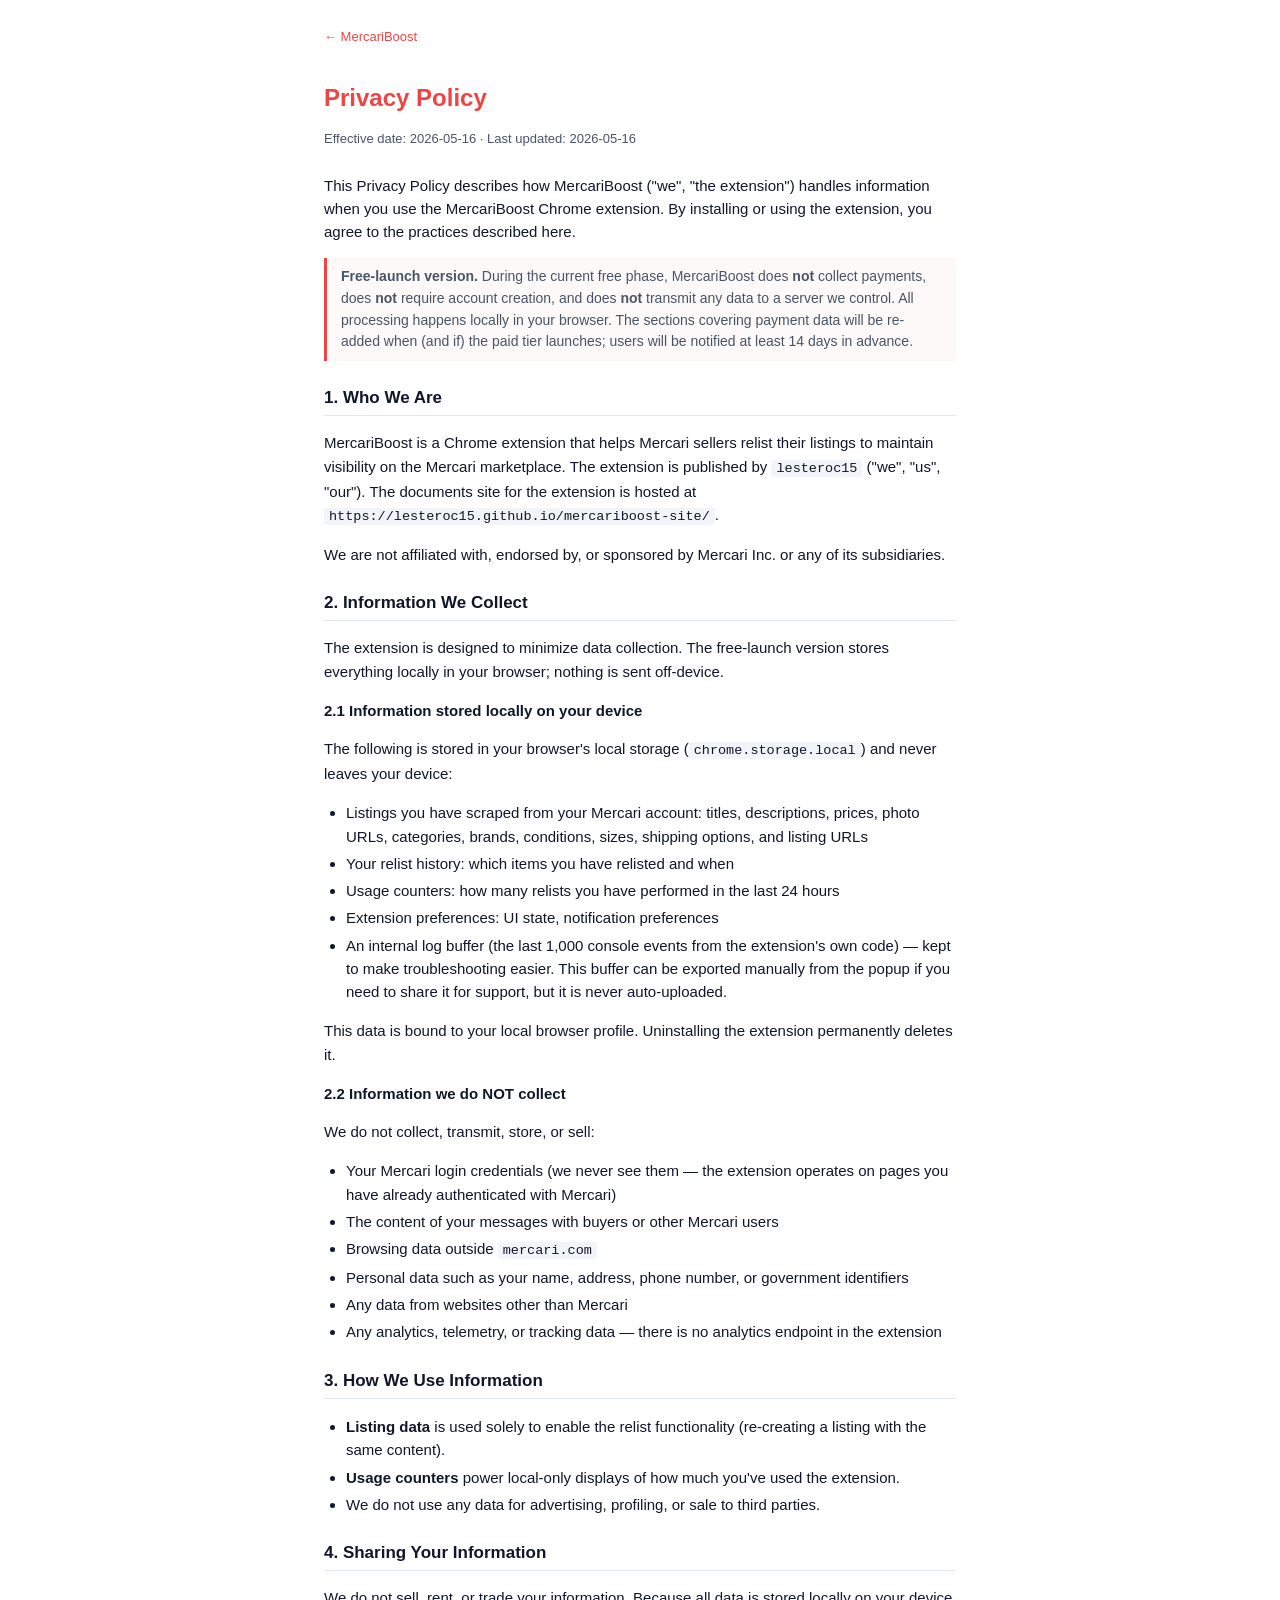
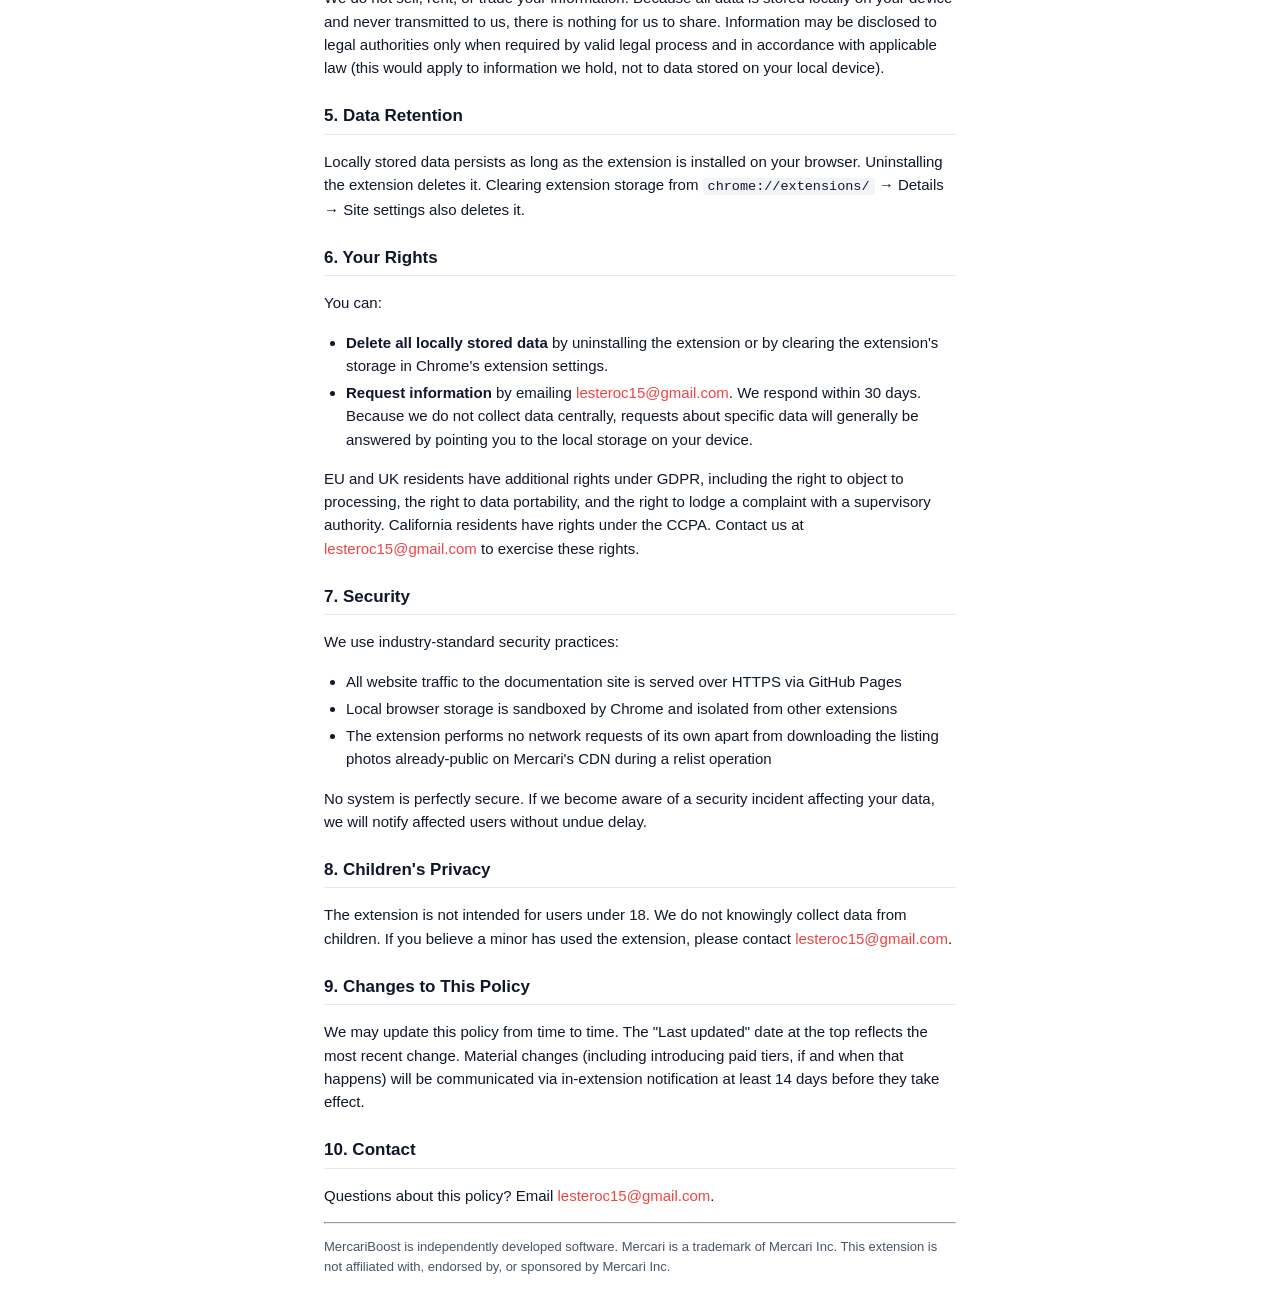
==== privacy.html @ 5d9f0a94 "Initial: landing + privacy + terms for free-launch" ====
<!doctype html>
<html lang="en">
  <head>
    <meta charset="utf-8" />
    <meta name="viewport" content="width=device-width, initial-scale=1" />
    <title>Privacy Policy — MercariBoost</title>
    <link rel="stylesheet" href="style.css" />
  </head>
  <body>
    <main class="doc">
      <a href="index.html" class="back-link">← MercariBoost</a>
      <h1>Privacy Policy</h1>
      <p class="meta">Effective date: 2026-05-16 · Last updated: 2026-05-16</p>

      <p>
        This Privacy Policy describes how MercariBoost ("we", "the extension")
        handles information when you use the MercariBoost Chrome extension. By
        installing or using the extension, you agree to the practices described
        here.
      </p>

      <blockquote>
        <strong>Free-launch version.</strong> During the current free phase,
        MercariBoost does <strong>not</strong> collect payments, does
        <strong>not</strong> require account creation, and does
        <strong>not</strong> transmit any data to a server we control. All
        processing happens locally in your browser. The sections covering
        payment data will be re-added when (and if) the paid tier launches;
        users will be notified at least 14 days in advance.
      </blockquote>

      <h2>1. Who We Are</h2>
      <p>
        MercariBoost is a Chrome extension that helps Mercari sellers relist
        their listings to maintain visibility on the Mercari marketplace. The
        extension is published by <code>lesteroc15</code> ("we", "us", "our").
        The documents site for the extension is hosted at
        <code>https://lesteroc15.github.io/mercariboost-site/</code>.
      </p>
      <p>
        We are not affiliated with, endorsed by, or sponsored by Mercari Inc. or
        any of its subsidiaries.
      </p>

      <h2>2. Information We Collect</h2>
      <p>
        The extension is designed to minimize data collection. The free-launch
        version stores everything locally in your browser; nothing is sent
        off-device.
      </p>

      <h3>2.1 Information stored locally on your device</h3>
      <p>
        The following is stored in your browser's local storage
        (<code>chrome.storage.local</code>) and never leaves your device:
      </p>
      <ul>
        <li>
          Listings you have scraped from your Mercari account: titles,
          descriptions, prices, photo URLs, categories, brands, conditions,
          sizes, shipping options, and listing URLs
        </li>
        <li>Your relist history: which items you have relisted and when</li>
        <li>
          Usage counters: how many relists you have performed in the last 24
          hours
        </li>
        <li>
          Extension preferences: UI state, notification preferences
        </li>
        <li>
          An internal log buffer (the last 1,000 console events from the
          extension's own code) — kept to make troubleshooting easier. This
          buffer can be exported manually from the popup if you need to share
          it for support, but it is never auto-uploaded.
        </li>
      </ul>
      <p>
        This data is bound to your local browser profile. Uninstalling the
        extension permanently deletes it.
      </p>

      <h3>2.2 Information we do NOT collect</h3>
      <p>We do not collect, transmit, store, or sell:</p>
      <ul>
        <li>
          Your Mercari login credentials (we never see them — the extension
          operates on pages you have already authenticated with Mercari)
        </li>
        <li>The content of your messages with buyers or other Mercari users</li>
        <li>Browsing data outside <code>mercari.com</code></li>
        <li>
          Personal data such as your name, address, phone number, or government
          identifiers
        </li>
        <li>Any data from websites other than Mercari</li>
        <li>
          Any analytics, telemetry, or tracking data — there is no analytics
          endpoint in the extension
        </li>
      </ul>

      <h2>3. How We Use Information</h2>
      <ul>
        <li>
          <strong>Listing data</strong> is used solely to enable the relist
          functionality (re-creating a listing with the same content).
        </li>
        <li>
          <strong>Usage counters</strong> power local-only displays of how much
          you've used the extension.
        </li>
        <li>
          We do not use any data for advertising, profiling, or sale to third
          parties.
        </li>
      </ul>

      <h2>4. Sharing Your Information</h2>
      <p>
        We do not sell, rent, or trade your information. Because all data is
        stored locally on your device and never transmitted to us, there is
        nothing for us to share. Information may be disclosed to legal
        authorities only when required by valid legal process and in accordance
        with applicable law (this would apply to information we hold, not to
        data stored on your local device).
      </p>

      <h2>5. Data Retention</h2>
      <p>
        Locally stored data persists as long as the extension is installed on
        your browser. Uninstalling the extension deletes it. Clearing extension
        storage from <code>chrome://extensions/</code> → Details → Site
        settings also deletes it.
      </p>

      <h2>6. Your Rights</h2>
      <p>You can:</p>
      <ul>
        <li>
          <strong>Delete all locally stored data</strong> by uninstalling the
          extension or by clearing the extension's storage in Chrome's
          extension settings.
        </li>
        <li>
          <strong>Request information</strong> by emailing
          <a href="mailto:lesteroc15@gmail.com">lesteroc15@gmail.com</a>. We
          respond within 30 days. Because we do not collect data centrally,
          requests about specific data will generally be answered by pointing
          you to the local storage on your device.
        </li>
      </ul>
      <p>
        EU and UK residents have additional rights under GDPR, including the
        right to object to processing, the right to data portability, and the
        right to lodge a complaint with a supervisory authority. California
        residents have rights under the CCPA. Contact us at
        <a href="mailto:lesteroc15@gmail.com">lesteroc15@gmail.com</a> to
        exercise these rights.
      </p>

      <h2>7. Security</h2>
      <p>We use industry-standard security practices:</p>
      <ul>
        <li>
          All website traffic to the documentation site is served over HTTPS via
          GitHub Pages
        </li>
        <li>
          Local browser storage is sandboxed by Chrome and isolated from other
          extensions
        </li>
        <li>
          The extension performs no network requests of its own apart from
          downloading the listing photos already-public on Mercari's CDN during
          a relist operation
        </li>
      </ul>
      <p>
        No system is perfectly secure. If we become aware of a security
        incident affecting your data, we will notify affected users without
        undue delay.
      </p>

      <h2>8. Children's Privacy</h2>
      <p>
        The extension is not intended for users under 18. We do not knowingly
        collect data from children. If you believe a minor has used the
        extension, please contact
        <a href="mailto:lesteroc15@gmail.com">lesteroc15@gmail.com</a>.
      </p>

      <h2>9. Changes to This Policy</h2>
      <p>
        We may update this policy from time to time. The "Last updated" date at
        the top reflects the most recent change. Material changes (including
        introducing paid tiers, if and when that happens) will be communicated
        via in-extension notification at least 14 days before they take effect.
      </p>

      <h2>10. Contact</h2>
      <p>
        Questions about this policy? Email
        <a href="mailto:lesteroc15@gmail.com">lesteroc15@gmail.com</a>.
      </p>

      <hr />
      <p style="font-size: 13px; color: #475569">
        MercariBoost is independently developed software. Mercari is a
        trademark of Mercari Inc. This extension is not affiliated with,
        endorsed by, or sponsored by Mercari Inc.
      </p>
    </main>
  </body>
</html>
---- style.css ----
/* MercariBoost docs site — minimal, readable, no-dependency. */
:root {
  --fg: #0f172a;
  --muted: #475569;
  --bg: #fff;
  --accent: #ef4444;
  --line: #e2e8f0;
  --max-w: 680px;
}

* {
  box-sizing: border-box;
}

html {
  font-family: -apple-system, BlinkMacSystemFont, 'Segoe UI', Roboto,
    'Helvetica Neue', sans-serif;
  color: var(--fg);
  background: var(--bg);
  line-height: 1.55;
}

body {
  margin: 0;
  padding: 0;
}

header {
  border-bottom: 1px solid var(--line);
  padding: 32px 24px 24px;
  max-width: var(--max-w);
  margin: 0 auto;
}

header h1 {
  margin: 0;
  font-size: 28px;
  font-weight: 700;
  color: var(--accent);
}

header .tagline {
  margin: 8px 0 0;
  color: var(--muted);
  font-size: 15px;
}

main {
  max-width: var(--max-w);
  margin: 0 auto;
  padding: 24px;
}

section {
  margin-bottom: 32px;
}

.hero {
  background: #fef2f2;
  border: 1px solid #fecaca;
  border-radius: 10px;
  padding: 16px 18px;
}

h2 {
  font-size: 18px;
  margin: 24px 0 8px;
  border-bottom: 1px solid var(--line);
  padding-bottom: 4px;
}

h3 {
  font-size: 15px;
  margin: 16px 0 4px;
}

p,
li {
  font-size: 15px;
}

ul {
  padding-left: 22px;
}

li {
  margin-bottom: 4px;
}

a {
  color: var(--accent);
  text-decoration: none;
}

a:hover {
  text-decoration: underline;
}

code {
  background: #f1f5f9;
  padding: 1px 5px;
  border-radius: 3px;
  font-size: 90%;
}

blockquote {
  margin: 12px 0;
  padding: 8px 14px;
  border-left: 3px solid var(--accent);
  background: #fef9f9;
  color: var(--muted);
  font-size: 14px;
}

footer {
  border-top: 1px solid var(--line);
  margin-top: 48px;
  padding: 16px 24px;
  text-align: center;
  font-size: 13px;
  color: var(--muted);
  max-width: var(--max-w);
  margin-left: auto;
  margin-right: auto;
}

/* Document-style pages (privacy/terms) */
.doc h1 {
  font-size: 24px;
  margin-bottom: 4px;
  color: var(--accent);
}

.doc .meta {
  color: var(--muted);
  font-size: 13px;
  margin-bottom: 24px;
}

.doc h2 {
  font-size: 17px;
  margin-top: 24px;
}

.back-link {
  display: inline-block;
  margin-bottom: 16px;
  font-size: 13px;
}
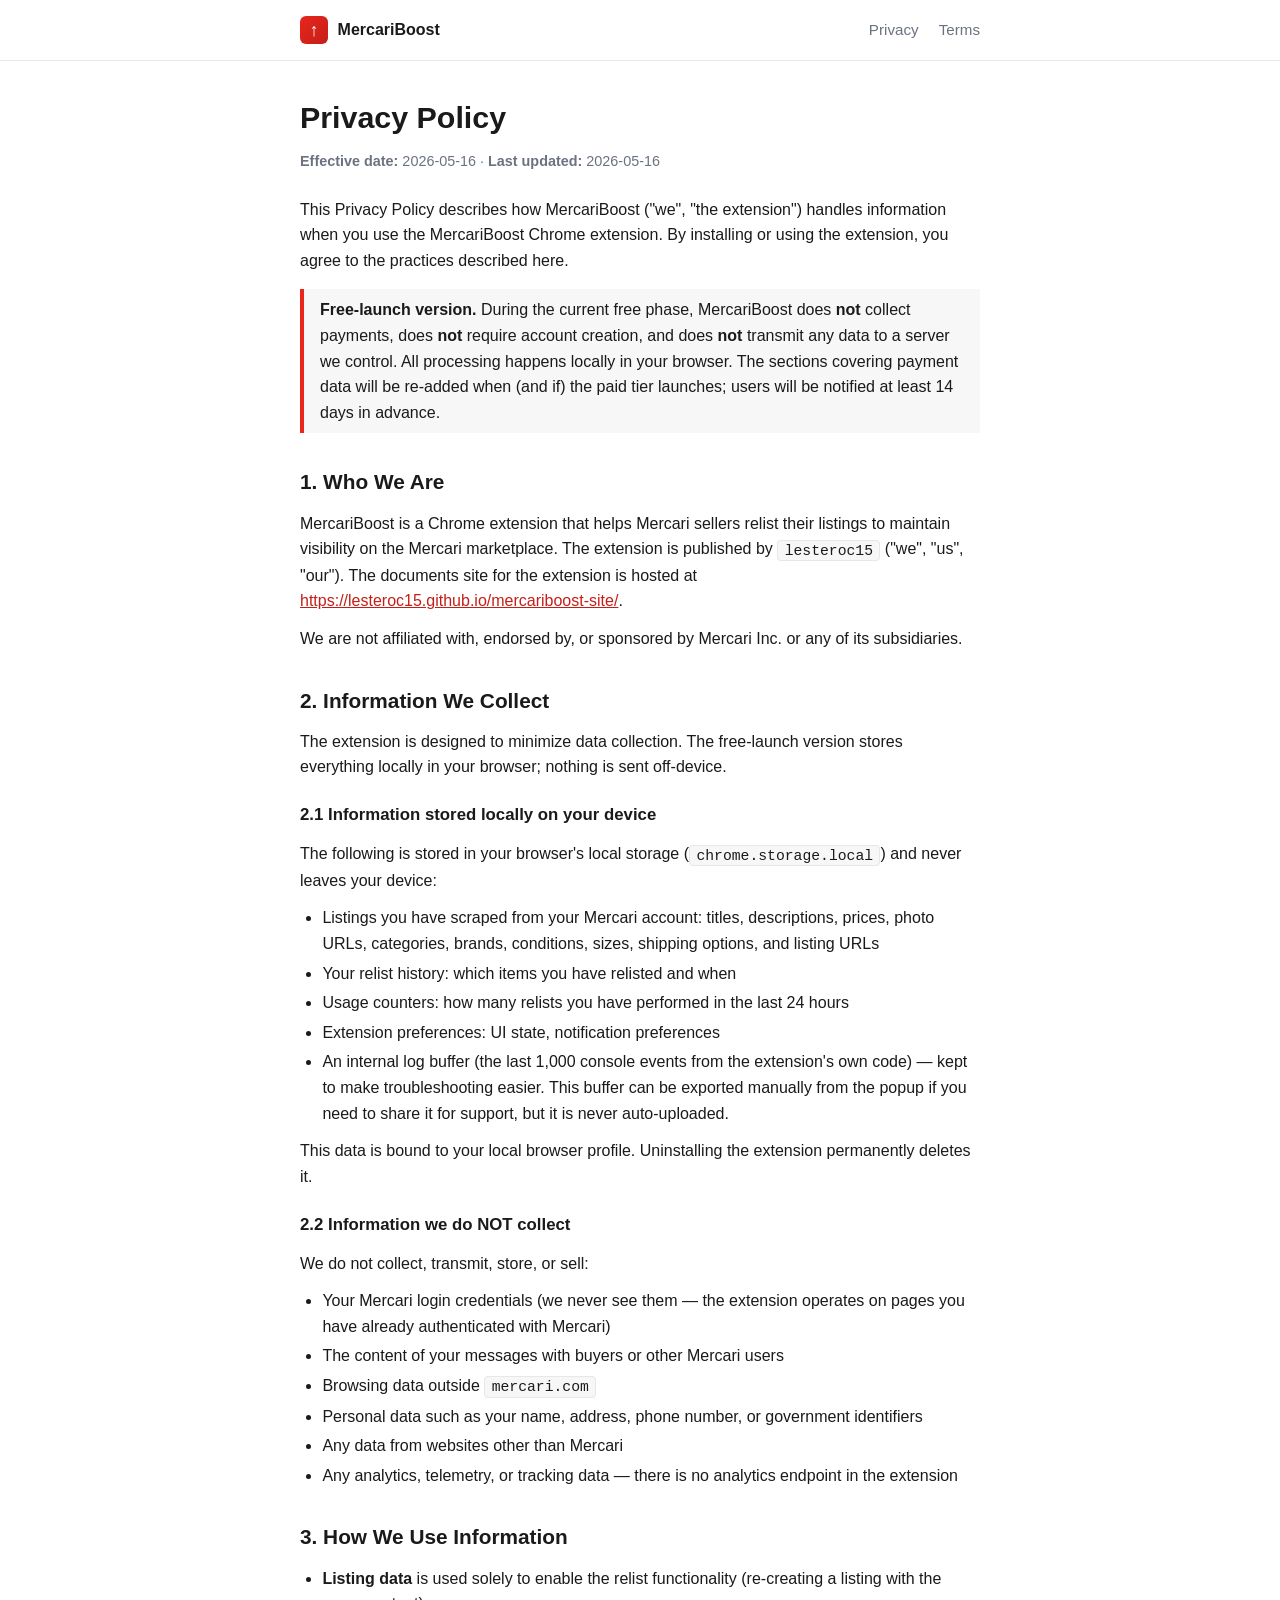
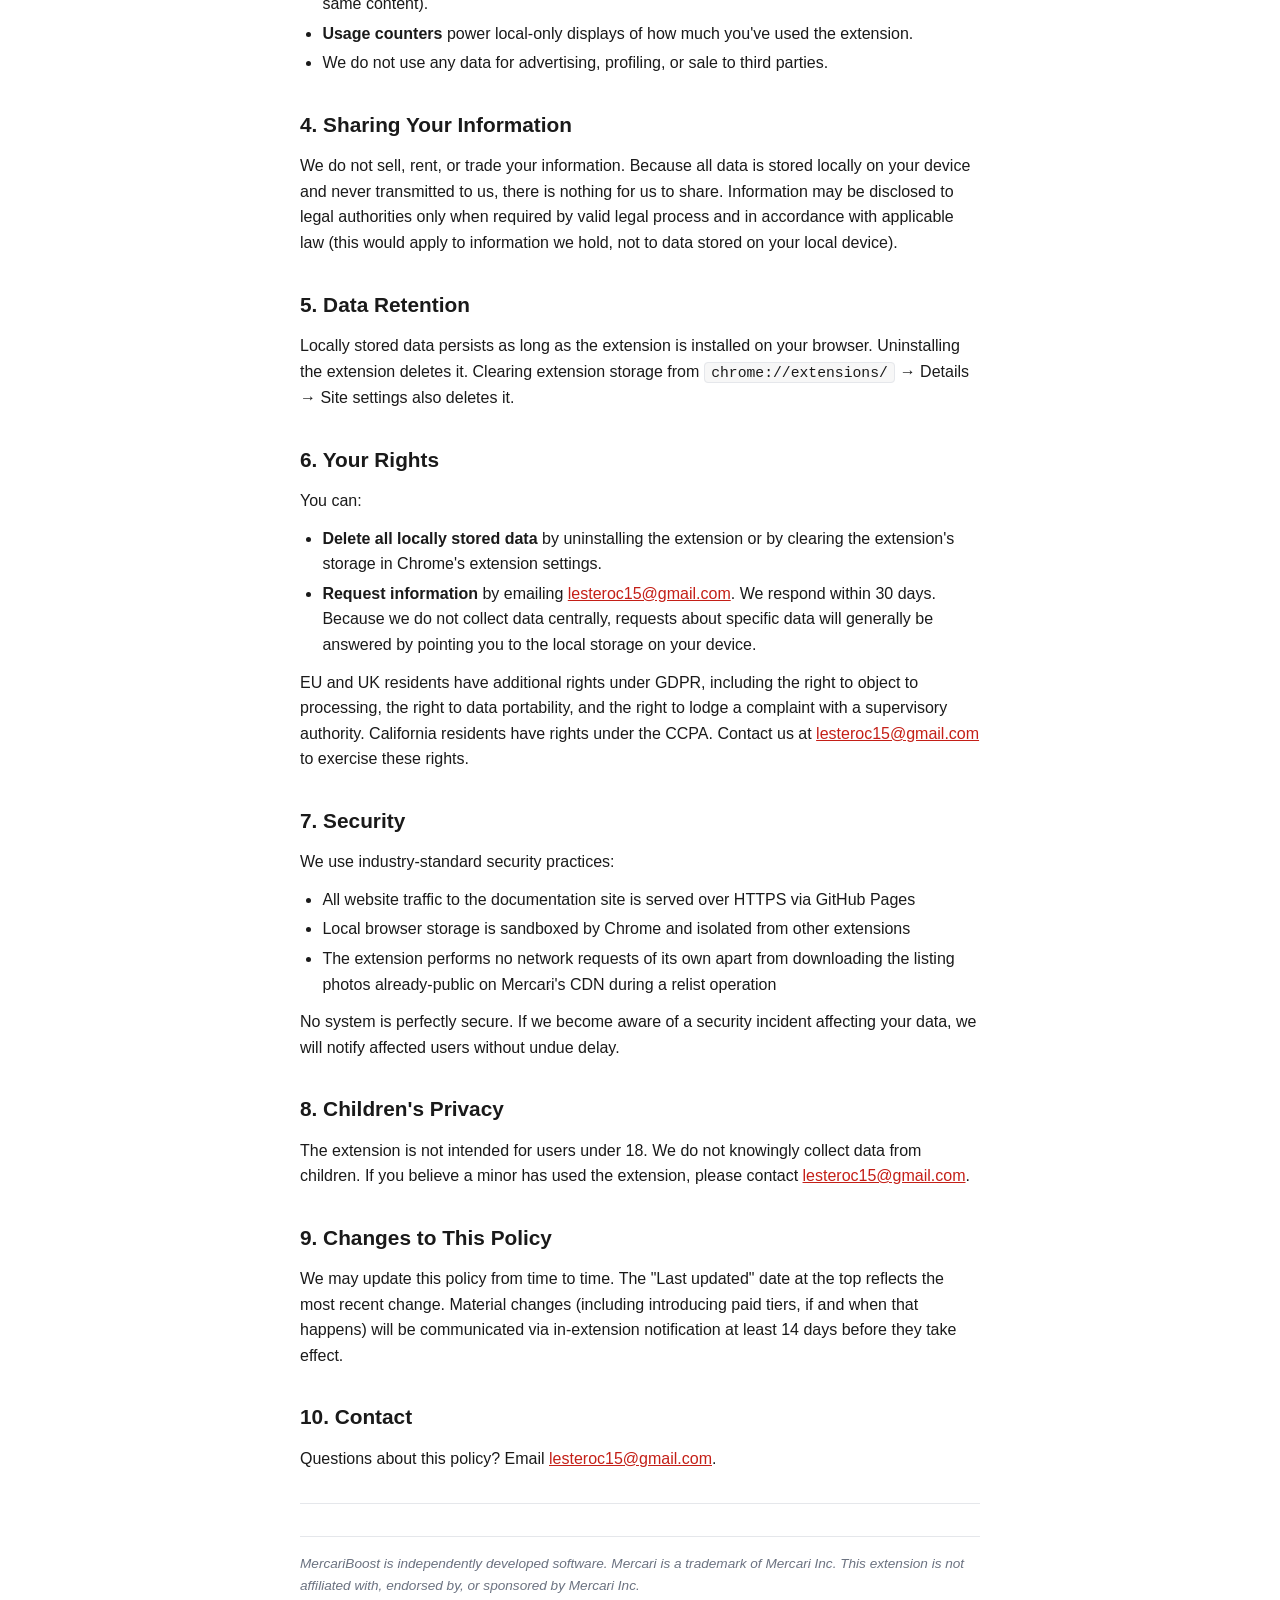
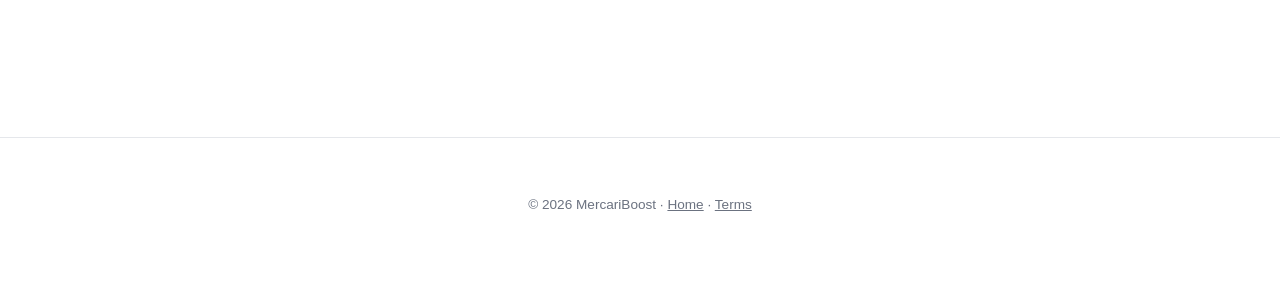
==== commit 186257e0: "Refresh site: cleaner styling, full free-launch privacy + ToS content - index.html: hero + feature g" ====
--- a/privacy.html
+++ b/privacy.html
@@ -1,215 +1,113 @@
-<!doctype html>
+<!DOCTYPE html>
 <html lang="en">
-  <head>
-    <meta charset="utf-8" />
-    <meta name="viewport" content="width=device-width, initial-scale=1" />
-    <title>Privacy Policy — MercariBoost</title>
-    <link rel="stylesheet" href="style.css" />
-  </head>
-  <body>
-    <main class="doc">
-      <a href="index.html" class="back-link">← MercariBoost</a>
+<head>
+  <meta charset="UTF-8">
+  <meta name="viewport" content="width=device-width, initial-scale=1.0">
+  <title>Privacy Policy — MercariBoost</title>
+  <meta name="description" content="MercariBoost privacy policy. All data stays on your device. No telemetry. No tracking.">
+  <link rel="stylesheet" href="style.css">
+</head>
+<body>
+  <header class="site">
+    <div class="container">
+      <a class="brand" href="./">
+        <span class="brand-mark">↑</span>
+        <span>MercariBoost</span>
+      </a>
+      <nav>
+        <a href="privacy.html">Privacy</a>
+        <a href="terms.html">Terms</a>
+      </nav>
+    </div>
+  </header>
+
+  <main class="container">
+    <article>
       <h1>Privacy Policy</h1>
-      <p class="meta">Effective date: 2026-05-16 · Last updated: 2026-05-16</p>
+      <p class="meta"><strong>Effective date:</strong> 2026-05-16 · <strong>Last updated:</strong> 2026-05-16</p>
 
-      <p>
-        This Privacy Policy describes how MercariBoost ("we", "the extension")
-        handles information when you use the MercariBoost Chrome extension. By
-        installing or using the extension, you agree to the practices described
-        here.
-      </p>
+      <p>This Privacy Policy describes how MercariBoost ("we", "the extension") handles information when you use the MercariBoost Chrome extension. By installing or using the extension, you agree to the practices described here.</p>
 
-      <blockquote>
-        <strong>Free-launch version.</strong> During the current free phase,
-        MercariBoost does <strong>not</strong> collect payments, does
-        <strong>not</strong> require account creation, and does
-        <strong>not</strong> transmit any data to a server we control. All
-        processing happens locally in your browser. The sections covering
-        payment data will be re-added when (and if) the paid tier launches;
-        users will be notified at least 14 days in advance.
-      </blockquote>
+      <blockquote><p><strong>Free-launch version.</strong> During the current free phase, MercariBoost does <strong>not</strong> collect payments, does <strong>not</strong> require account creation, and does <strong>not</strong> transmit any data to a server we control. All processing happens locally in your browser. The sections covering payment data will be re-added when (and if) the paid tier launches; users will be notified at least 14 days in advance.</p></blockquote>
 
       <h2>1. Who We Are</h2>
-      <p>
-        MercariBoost is a Chrome extension that helps Mercari sellers relist
-        their listings to maintain visibility on the Mercari marketplace. The
-        extension is published by <code>lesteroc15</code> ("we", "us", "our").
-        The documents site for the extension is hosted at
-        <code>https://lesteroc15.github.io/mercariboost-site/</code>.
-      </p>
-      <p>
-        We are not affiliated with, endorsed by, or sponsored by Mercari Inc. or
-        any of its subsidiaries.
-      </p>
+      <p>MercariBoost is a Chrome extension that helps Mercari sellers relist their listings to maintain visibility on the Mercari marketplace. The extension is published by <code>lesteroc15</code> ("we", "us", "our"). The documents site for the extension is hosted at <a href="https://lesteroc15.github.io/mercariboost-site/">https://lesteroc15.github.io/mercariboost-site/</a>.</p>
+      <p>We are not affiliated with, endorsed by, or sponsored by Mercari Inc. or any of its subsidiaries.</p>
 
       <h2>2. Information We Collect</h2>
-      <p>
-        The extension is designed to minimize data collection. The free-launch
-        version stores everything locally in your browser; nothing is sent
-        off-device.
-      </p>
+      <p>The extension is designed to minimize data collection. The free-launch version stores everything locally in your browser; nothing is sent off-device.</p>
 
       <h3>2.1 Information stored locally on your device</h3>
-      <p>
-        The following is stored in your browser's local storage
-        (<code>chrome.storage.local</code>) and never leaves your device:
-      </p>
+      <p>The following is stored in your browser's local storage (<code>chrome.storage.local</code>) and never leaves your device:</p>
       <ul>
-        <li>
-          Listings you have scraped from your Mercari account: titles,
-          descriptions, prices, photo URLs, categories, brands, conditions,
-          sizes, shipping options, and listing URLs
-        </li>
+        <li>Listings you have scraped from your Mercari account: titles, descriptions, prices, photo URLs, categories, brands, conditions, sizes, shipping options, and listing URLs</li>
         <li>Your relist history: which items you have relisted and when</li>
-        <li>
-          Usage counters: how many relists you have performed in the last 24
-          hours
-        </li>
-        <li>
-          Extension preferences: UI state, notification preferences
-        </li>
-        <li>
-          An internal log buffer (the last 1,000 console events from the
-          extension's own code) — kept to make troubleshooting easier. This
-          buffer can be exported manually from the popup if you need to share
-          it for support, but it is never auto-uploaded.
-        </li>
+        <li>Usage counters: how many relists you have performed in the last 24 hours</li>
+        <li>Extension preferences: UI state, notification preferences</li>
+        <li>An internal log buffer (the last 1,000 console events from the extension's own code) — kept to make troubleshooting easier. This buffer can be exported manually from the popup if you need to share it for support, but it is never auto-uploaded.</li>
       </ul>
-      <p>
-        This data is bound to your local browser profile. Uninstalling the
-        extension permanently deletes it.
-      </p>
+      <p>This data is bound to your local browser profile. Uninstalling the extension permanently deletes it.</p>
 
       <h3>2.2 Information we do NOT collect</h3>
       <p>We do not collect, transmit, store, or sell:</p>
       <ul>
-        <li>
-          Your Mercari login credentials (we never see them — the extension
-          operates on pages you have already authenticated with Mercari)
-        </li>
+        <li>Your Mercari login credentials (we never see them — the extension operates on pages you have already authenticated with Mercari)</li>
         <li>The content of your messages with buyers or other Mercari users</li>
         <li>Browsing data outside <code>mercari.com</code></li>
-        <li>
-          Personal data such as your name, address, phone number, or government
-          identifiers
-        </li>
+        <li>Personal data such as your name, address, phone number, or government identifiers</li>
         <li>Any data from websites other than Mercari</li>
-        <li>
-          Any analytics, telemetry, or tracking data — there is no analytics
-          endpoint in the extension
-        </li>
+        <li>Any analytics, telemetry, or tracking data — there is no analytics endpoint in the extension</li>
       </ul>
 
       <h2>3. How We Use Information</h2>
       <ul>
-        <li>
-          <strong>Listing data</strong> is used solely to enable the relist
-          functionality (re-creating a listing with the same content).
-        </li>
-        <li>
-          <strong>Usage counters</strong> power local-only displays of how much
-          you've used the extension.
-        </li>
-        <li>
-          We do not use any data for advertising, profiling, or sale to third
-          parties.
-        </li>
+        <li><strong>Listing data</strong> is used solely to enable the relist functionality (re-creating a listing with the same content).</li>
+        <li><strong>Usage counters</strong> power local-only displays of how much you've used the extension.</li>
+        <li>We do not use any data for advertising, profiling, or sale to third parties.</li>
       </ul>
 
       <h2>4. Sharing Your Information</h2>
-      <p>
-        We do not sell, rent, or trade your information. Because all data is
-        stored locally on your device and never transmitted to us, there is
-        nothing for us to share. Information may be disclosed to legal
-        authorities only when required by valid legal process and in accordance
-        with applicable law (this would apply to information we hold, not to
-        data stored on your local device).
-      </p>
+      <p>We do not sell, rent, or trade your information. Because all data is stored locally on your device and never transmitted to us, there is nothing for us to share. Information may be disclosed to legal authorities only when required by valid legal process and in accordance with applicable law (this would apply to information we hold, not to data stored on your local device).</p>
 
       <h2>5. Data Retention</h2>
-      <p>
-        Locally stored data persists as long as the extension is installed on
-        your browser. Uninstalling the extension deletes it. Clearing extension
-        storage from <code>chrome://extensions/</code> → Details → Site
-        settings also deletes it.
-      </p>
+      <p>Locally stored data persists as long as the extension is installed on your browser. Uninstalling the extension deletes it. Clearing extension storage from <code>chrome://extensions/</code> → Details → Site settings also deletes it.</p>
 
       <h2>6. Your Rights</h2>
       <p>You can:</p>
       <ul>
-        <li>
-          <strong>Delete all locally stored data</strong> by uninstalling the
-          extension or by clearing the extension's storage in Chrome's
-          extension settings.
-        </li>
-        <li>
-          <strong>Request information</strong> by emailing
-          <a href="mailto:lesteroc15@gmail.com">lesteroc15@gmail.com</a>. We
-          respond within 30 days. Because we do not collect data centrally,
-          requests about specific data will generally be answered by pointing
-          you to the local storage on your device.
-        </li>
+        <li><strong>Delete all locally stored data</strong> by uninstalling the extension or by clearing the extension's storage in Chrome's extension settings.</li>
+        <li><strong>Request information</strong> by emailing <a href="mailto:lesteroc15@gmail.com">lesteroc15@gmail.com</a>. We respond within 30 days. Because we do not collect data centrally, requests about specific data will generally be answered by pointing you to the local storage on your device.</li>
       </ul>
-      <p>
-        EU and UK residents have additional rights under GDPR, including the
-        right to object to processing, the right to data portability, and the
-        right to lodge a complaint with a supervisory authority. California
-        residents have rights under the CCPA. Contact us at
-        <a href="mailto:lesteroc15@gmail.com">lesteroc15@gmail.com</a> to
-        exercise these rights.
-      </p>
+      <p>EU and UK residents have additional rights under GDPR, including the right to object to processing, the right to data portability, and the right to lodge a complaint with a supervisory authority. California residents have rights under the CCPA. Contact us at <a href="mailto:lesteroc15@gmail.com">lesteroc15@gmail.com</a> to exercise these rights.</p>
 
       <h2>7. Security</h2>
       <p>We use industry-standard security practices:</p>
       <ul>
-        <li>
-          All website traffic to the documentation site is served over HTTPS via
-          GitHub Pages
-        </li>
-        <li>
-          Local browser storage is sandboxed by Chrome and isolated from other
-          extensions
-        </li>
-        <li>
-          The extension performs no network requests of its own apart from
-          downloading the listing photos already-public on Mercari's CDN during
-          a relist operation
-        </li>
+        <li>All website traffic to the documentation site is served over HTTPS via GitHub Pages</li>
+        <li>Local browser storage is sandboxed by Chrome and isolated from other extensions</li>
+        <li>The extension performs no network requests of its own apart from downloading the listing photos already-public on Mercari's CDN during a relist operation</li>
       </ul>
-      <p>
-        No system is perfectly secure. If we become aware of a security
-        incident affecting your data, we will notify affected users without
-        undue delay.
-      </p>
+      <p>No system is perfectly secure. If we become aware of a security incident affecting your data, we will notify affected users without undue delay.</p>
 
       <h2>8. Children's Privacy</h2>
-      <p>
-        The extension is not intended for users under 18. We do not knowingly
-        collect data from children. If you believe a minor has used the
-        extension, please contact
-        <a href="mailto:lesteroc15@gmail.com">lesteroc15@gmail.com</a>.
-      </p>
+      <p>The extension is not intended for users under 18. We do not knowingly collect data from children. If you believe a minor has used the extension, please contact <a href="mailto:lesteroc15@gmail.com">lesteroc15@gmail.com</a>.</p>
 
       <h2>9. Changes to This Policy</h2>
-      <p>
-        We may update this policy from time to time. The "Last updated" date at
-        the top reflects the most recent change. Material changes (including
-        introducing paid tiers, if and when that happens) will be communicated
-        via in-extension notification at least 14 days before they take effect.
-      </p>
+      <p>We may update this policy from time to time. The "Last updated" date at the top reflects the most recent change. Material changes (including introducing paid tiers, if and when that happens) will be communicated via in-extension notification at least 14 days before they take effect.</p>
 
       <h2>10. Contact</h2>
-      <p>
-        Questions about this policy? Email
-        <a href="mailto:lesteroc15@gmail.com">lesteroc15@gmail.com</a>.
-      </p>
+      <p>Questions about this policy? Email <a href="mailto:lesteroc15@gmail.com">lesteroc15@gmail.com</a>.</p>
 
-      <hr />
-      <p style="font-size: 13px; color: #475569">
-        MercariBoost is independently developed software. Mercari is a
-        trademark of Mercari Inc. This extension is not affiliated with,
-        endorsed by, or sponsored by Mercari Inc.
-      </p>
-    </main>
-  </body>
+      <hr>
+
+      <p class="footer-note">MercariBoost is independently developed software. Mercari is a trademark of Mercari Inc. This extension is not affiliated with, endorsed by, or sponsored by Mercari Inc.</p>
+    </article>
+  </main>
+
+  <footer class="site">
+    <div class="container">
+      &copy; 2026 MercariBoost · <a href="./">Home</a> · <a href="terms.html">Terms</a>
+    </div>
+  </footer>
+</body>
 </html>
--- a/style.css
+++ b/style.css
@@ -1,11 +1,11 @@
-/* MercariBoost docs site — minimal, readable, no-dependency. */
 :root {
-  --fg: #0f172a;
-  --muted: #475569;
-  --bg: #fff;
-  --accent: #ef4444;
-  --line: #e2e8f0;
-  --max-w: 680px;
+  --red: #e8261c;
+  --red-dark: #c41f17;
+  --text: #1a1a1a;
+  --muted: #6b7280;
+  --bg: #ffffff;
+  --bg-alt: #f7f7f7;
+  --border: #e5e7eb;
 }
 
 * {
@@ -13,137 +13,249 @@
 }
 
 html {
-  font-family: -apple-system, BlinkMacSystemFont, 'Segoe UI', Roboto,
-    'Helvetica Neue', sans-serif;
-  color: var(--fg);
-  background: var(--bg);
-  line-height: 1.55;
+  -webkit-text-size-adjust: 100%;
 }
 
 body {
   margin: 0;
-  padding: 0;
-}
-
-header {
-  border-bottom: 1px solid var(--line);
-  padding: 32px 24px 24px;
-  max-width: var(--max-w);
+  font-family: -apple-system, BlinkMacSystemFont, "Segoe UI", Roboto, Helvetica, Arial, sans-serif, "Apple Color Emoji", "Segoe UI Emoji";
+  font-size: 16px;
+  line-height: 1.6;
+  color: var(--text);
+  background: var(--bg);
+}
+
+.container {
+  max-width: 720px;
   margin: 0 auto;
-}
-
-header h1 {
+  padding: 2rem 1.25rem 4rem;
+}
+
+header.site {
+  border-bottom: 1px solid var(--border);
+  background: var(--bg);
+}
+
+header.site .container {
+  display: flex;
+  align-items: center;
+  gap: 0.75rem;
+  padding-top: 1rem;
+  padding-bottom: 1rem;
+}
+
+header.site .brand {
+  display: flex;
+  align-items: center;
+  gap: 0.6rem;
+  text-decoration: none;
+  color: var(--text);
+  font-weight: 600;
+}
+
+header.site .brand-mark {
+  width: 28px;
+  height: 28px;
+  border-radius: 6px;
+  background: linear-gradient(135deg, var(--red) 0%, var(--red-dark) 100%);
+  display: inline-flex;
+  align-items: center;
+  justify-content: center;
+  color: white;
+  font-size: 18px;
+  line-height: 1;
+}
+
+header.site nav {
+  margin-left: auto;
+  display: flex;
+  gap: 1.25rem;
+  font-size: 0.95rem;
+}
+
+header.site nav a {
+  color: var(--muted);
+  text-decoration: none;
+}
+
+header.site nav a:hover {
+  color: var(--text);
+}
+
+.hero {
+  padding: 2.5rem 0 1.5rem;
+}
+
+.hero h1 {
+  font-size: 2.1rem;
+  line-height: 1.2;
+  margin: 0 0 0.5rem;
+}
+
+.hero .tagline {
+  font-size: 1.15rem;
+  color: var(--muted);
+  margin: 0 0 1.5rem;
+}
+
+.hero .ctas {
+  display: flex;
+  gap: 0.75rem;
+  flex-wrap: wrap;
+}
+
+.btn {
+  display: inline-block;
+  padding: 0.7rem 1.1rem;
+  border-radius: 8px;
+  font-weight: 600;
+  text-decoration: none;
+  font-size: 0.95rem;
+  border: 1px solid transparent;
+}
+
+.btn-primary {
+  background: var(--red);
+  color: white;
+}
+
+.btn-primary:hover {
+  background: var(--red-dark);
+}
+
+.btn-secondary {
+  background: white;
+  color: var(--text);
+  border-color: var(--border);
+}
+
+.btn-secondary:hover {
+  background: var(--bg-alt);
+}
+
+.features {
+  display: grid;
+  grid-template-columns: repeat(auto-fit, minmax(220px, 1fr));
+  gap: 1rem;
+  margin: 2rem 0;
+}
+
+.feature {
+  padding: 1rem;
+  background: var(--bg-alt);
+  border-radius: 8px;
+  border: 1px solid var(--border);
+}
+
+.feature h3 {
+  font-size: 1rem;
+  margin: 0 0 0.35rem;
+}
+
+.feature p {
+  font-size: 0.9rem;
+  color: var(--muted);
   margin: 0;
-  font-size: 28px;
-  font-weight: 700;
-  color: var(--accent);
-}
-
-header .tagline {
-  margin: 8px 0 0;
-  color: var(--muted);
-  font-size: 15px;
-}
-
-main {
-  max-width: var(--max-w);
-  margin: 0 auto;
-  padding: 24px;
-}
-
-section {
-  margin-bottom: 32px;
-}
-
-.hero {
-  background: #fef2f2;
-  border: 1px solid #fecaca;
-  border-radius: 10px;
-  padding: 16px 18px;
-}
-
-h2 {
-  font-size: 18px;
-  margin: 24px 0 8px;
-  border-bottom: 1px solid var(--line);
-  padding-bottom: 4px;
-}
-
-h3 {
-  font-size: 15px;
-  margin: 16px 0 4px;
-}
-
-p,
-li {
-  font-size: 15px;
-}
-
-ul {
-  padding-left: 22px;
-}
-
-li {
-  margin-bottom: 4px;
-}
-
-a {
-  color: var(--accent);
-  text-decoration: none;
-}
-
-a:hover {
-  text-decoration: underline;
-}
-
-code {
-  background: #f1f5f9;
-  padding: 1px 5px;
-  border-radius: 3px;
-  font-size: 90%;
-}
-
-blockquote {
-  margin: 12px 0;
-  padding: 8px 14px;
-  border-left: 3px solid var(--accent);
-  background: #fef9f9;
-  color: var(--muted);
-  font-size: 14px;
-}
-
-footer {
-  border-top: 1px solid var(--line);
-  margin-top: 48px;
-  padding: 16px 24px;
+}
+
+article h1 {
+  font-size: 1.9rem;
+  margin: 0 0 0.5rem;
+}
+
+article h2 {
+  font-size: 1.3rem;
+  margin: 2rem 0 0.6rem;
+}
+
+article h3 {
+  font-size: 1.05rem;
+  margin: 1.4rem 0 0.4rem;
+}
+
+article p,
+article ul,
+article ol {
+  margin: 0.75rem 0;
+}
+
+article ul,
+article ol {
+  padding-left: 1.4rem;
+}
+
+article li {
+  margin: 0.25rem 0;
+}
+
+article code {
+  background: var(--bg-alt);
+  border: 1px solid var(--border);
+  border-radius: 4px;
+  padding: 0.1rem 0.4rem;
+  font-size: 0.92em;
+  font-family: ui-monospace, "SF Mono", Menlo, Consolas, monospace;
+}
+
+article blockquote {
+  margin: 1rem 0;
+  padding: 0.5rem 1rem;
+  border-left: 4px solid var(--red);
+  background: var(--bg-alt);
+  color: var(--text);
+}
+
+article blockquote p:first-child {
+  margin-top: 0;
+}
+
+article blockquote p:last-child {
+  margin-bottom: 0;
+}
+
+article hr {
+  border: 0;
+  border-top: 1px solid var(--border);
+  margin: 2rem 0;
+}
+
+article a {
+  color: var(--red-dark);
+}
+
+.meta {
+  color: var(--muted);
+  font-size: 0.9rem;
+  margin: 0 0 1.5rem;
+}
+
+.footer-note {
+  margin-top: 2rem;
+  padding-top: 1rem;
+  border-top: 1px solid var(--border);
+  font-size: 0.85rem;
+  color: var(--muted);
+  font-style: italic;
+}
+
+footer.site {
+  border-top: 1px solid var(--border);
+  margin-top: 4rem;
+  padding: 1.5rem 0;
   text-align: center;
-  font-size: 13px;
-  color: var(--muted);
-  max-width: var(--max-w);
-  margin-left: auto;
-  margin-right: auto;
-}
-
-/* Document-style pages (privacy/terms) */
-.doc h1 {
-  font-size: 24px;
-  margin-bottom: 4px;
-  color: var(--accent);
-}
-
-.doc .meta {
-  color: var(--muted);
-  font-size: 13px;
-  margin-bottom: 24px;
-}
-
-.doc h2 {
-  font-size: 17px;
-  margin-top: 24px;
-}
-
-.back-link {
-  display: inline-block;
-  margin-bottom: 16px;
-  font-size: 13px;
-}
+  color: var(--muted);
+  font-size: 0.85rem;
+}
+
+footer.site a {
+  color: var(--muted);
+}
+
+@media (max-width: 600px) {
+  .hero h1 {
+    font-size: 1.7rem;
+  }
+  .container {
+    padding: 1.25rem 1rem 3rem;
+  }
+}
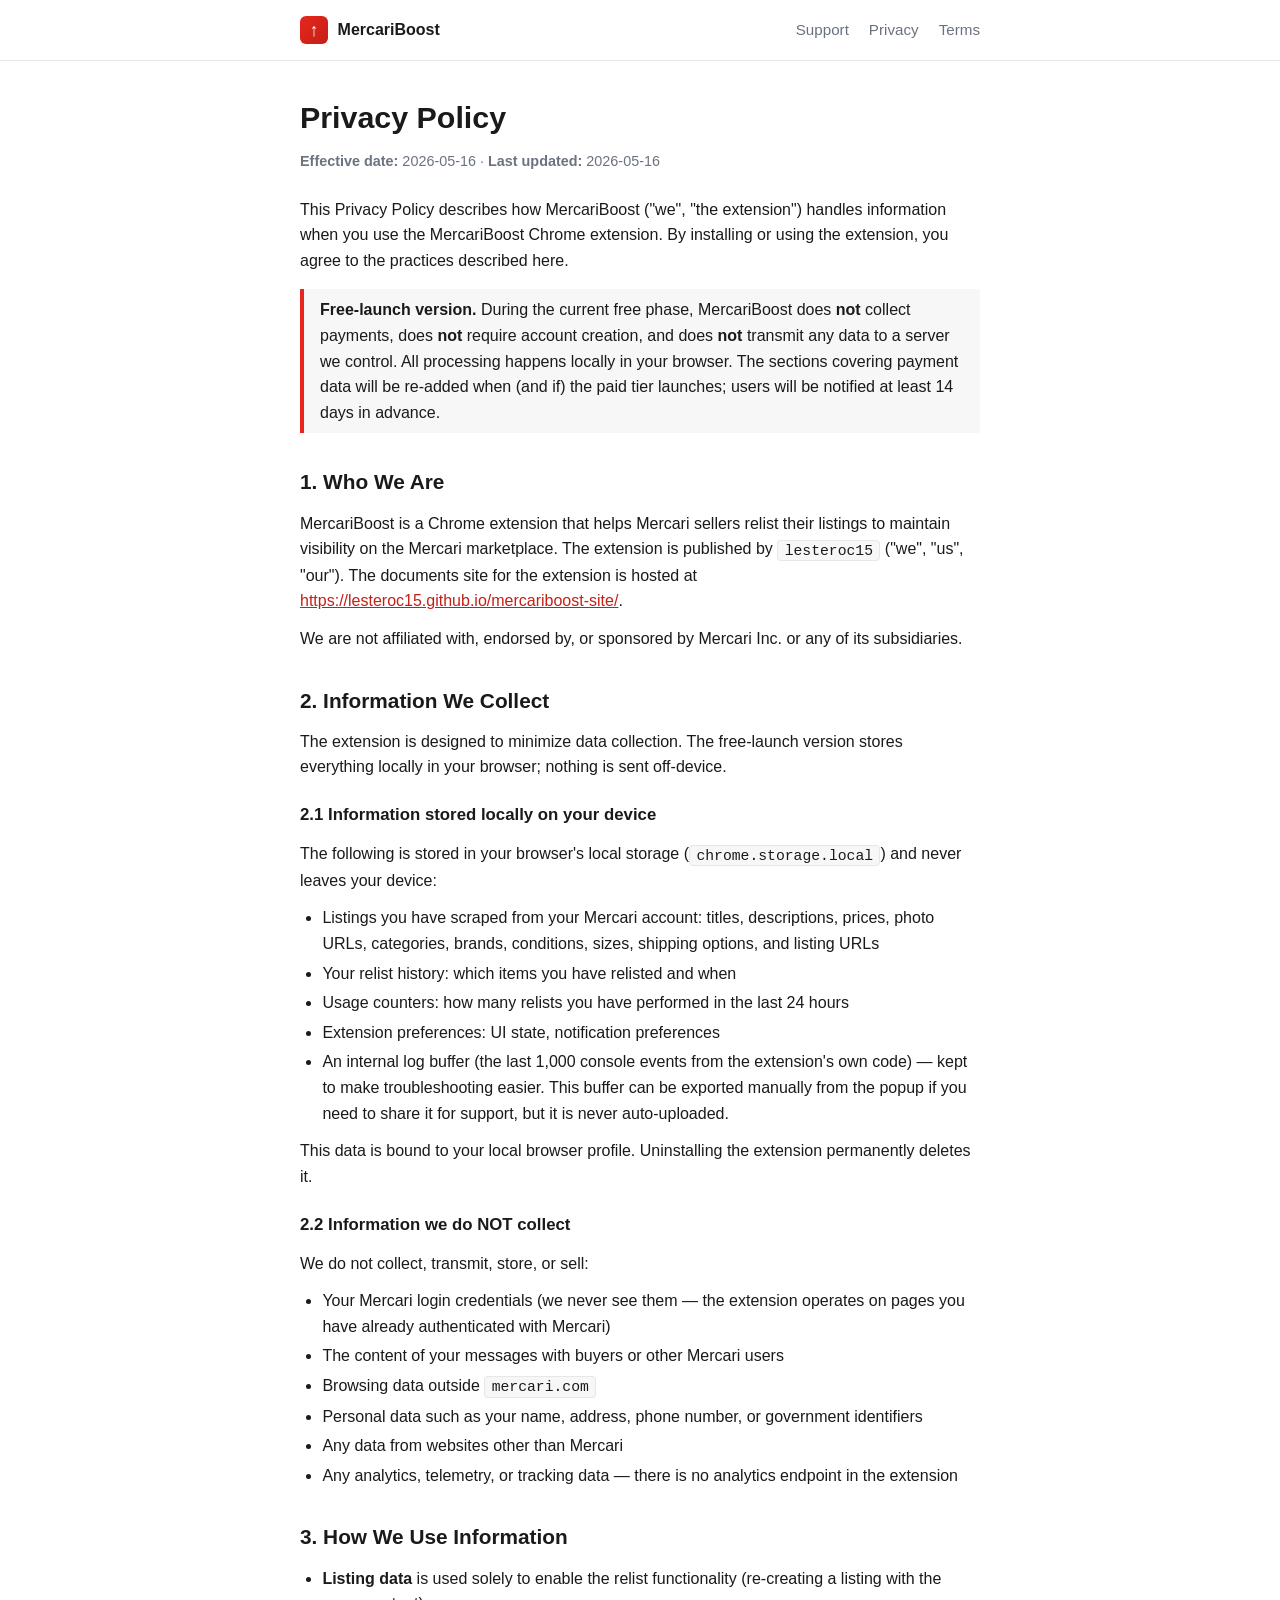
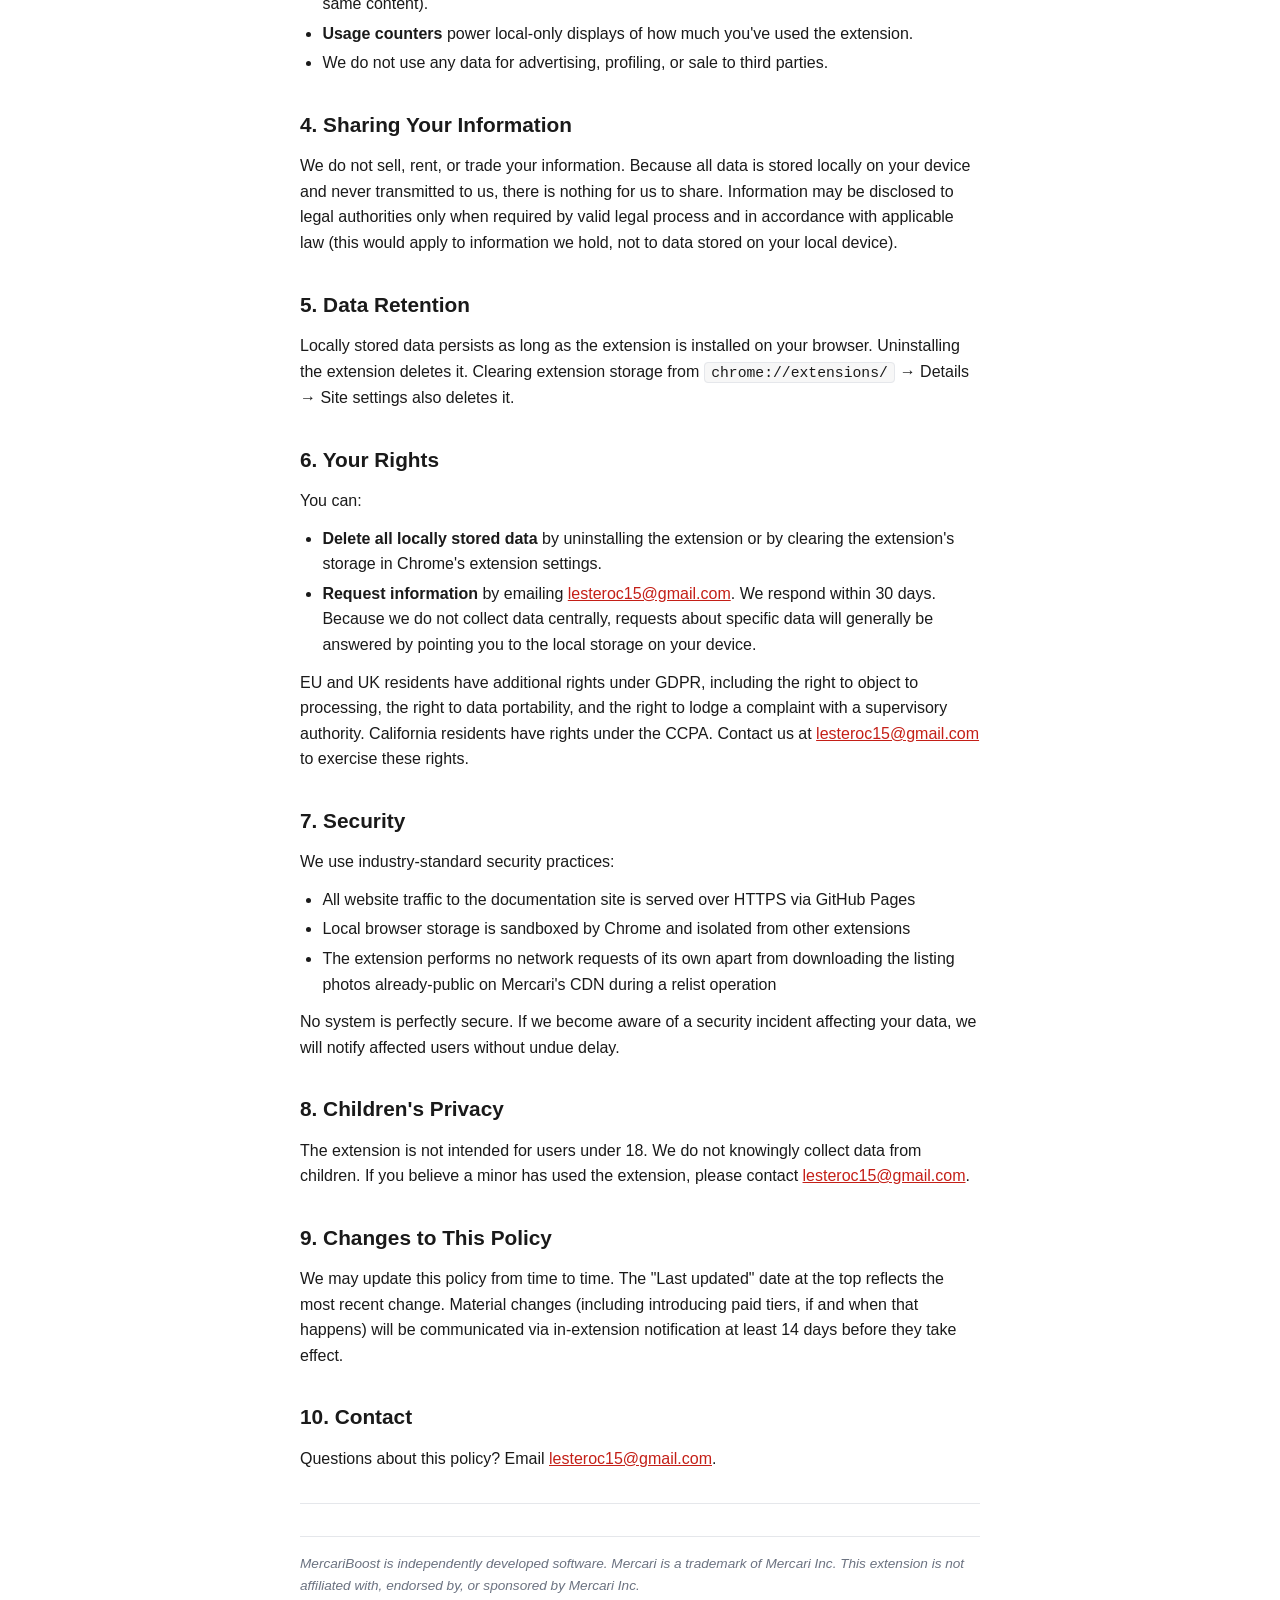
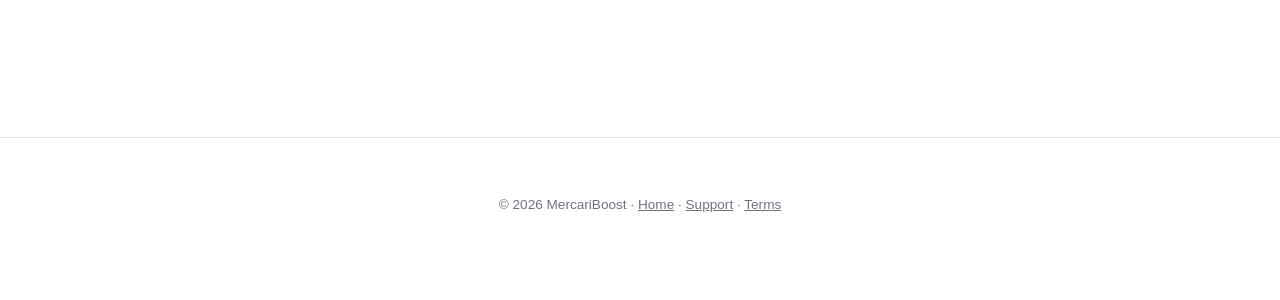
==== commit b9ccbf37: "Add support.html FAQ page + Support link in nav across pages - support.html: 19 collapsible FAQs acr" ====
--- a/privacy.html
+++ b/privacy.html
@@ -15,6 +15,7 @@
         <span>MercariBoost</span>
       </a>
       <nav>
+        <a href="support.html">Support</a>
         <a href="privacy.html">Privacy</a>
         <a href="terms.html">Terms</a>
       </nav>
@@ -106,7 +107,7 @@
 
   <footer class="site">
     <div class="container">
-      &copy; 2026 MercariBoost · <a href="./">Home</a> · <a href="terms.html">Terms</a>
+      &copy; 2026 MercariBoost · <a href="./">Home</a> · <a href="support.html">Support</a> · <a href="terms.html">Terms</a>
     </div>
   </footer>
 </body>
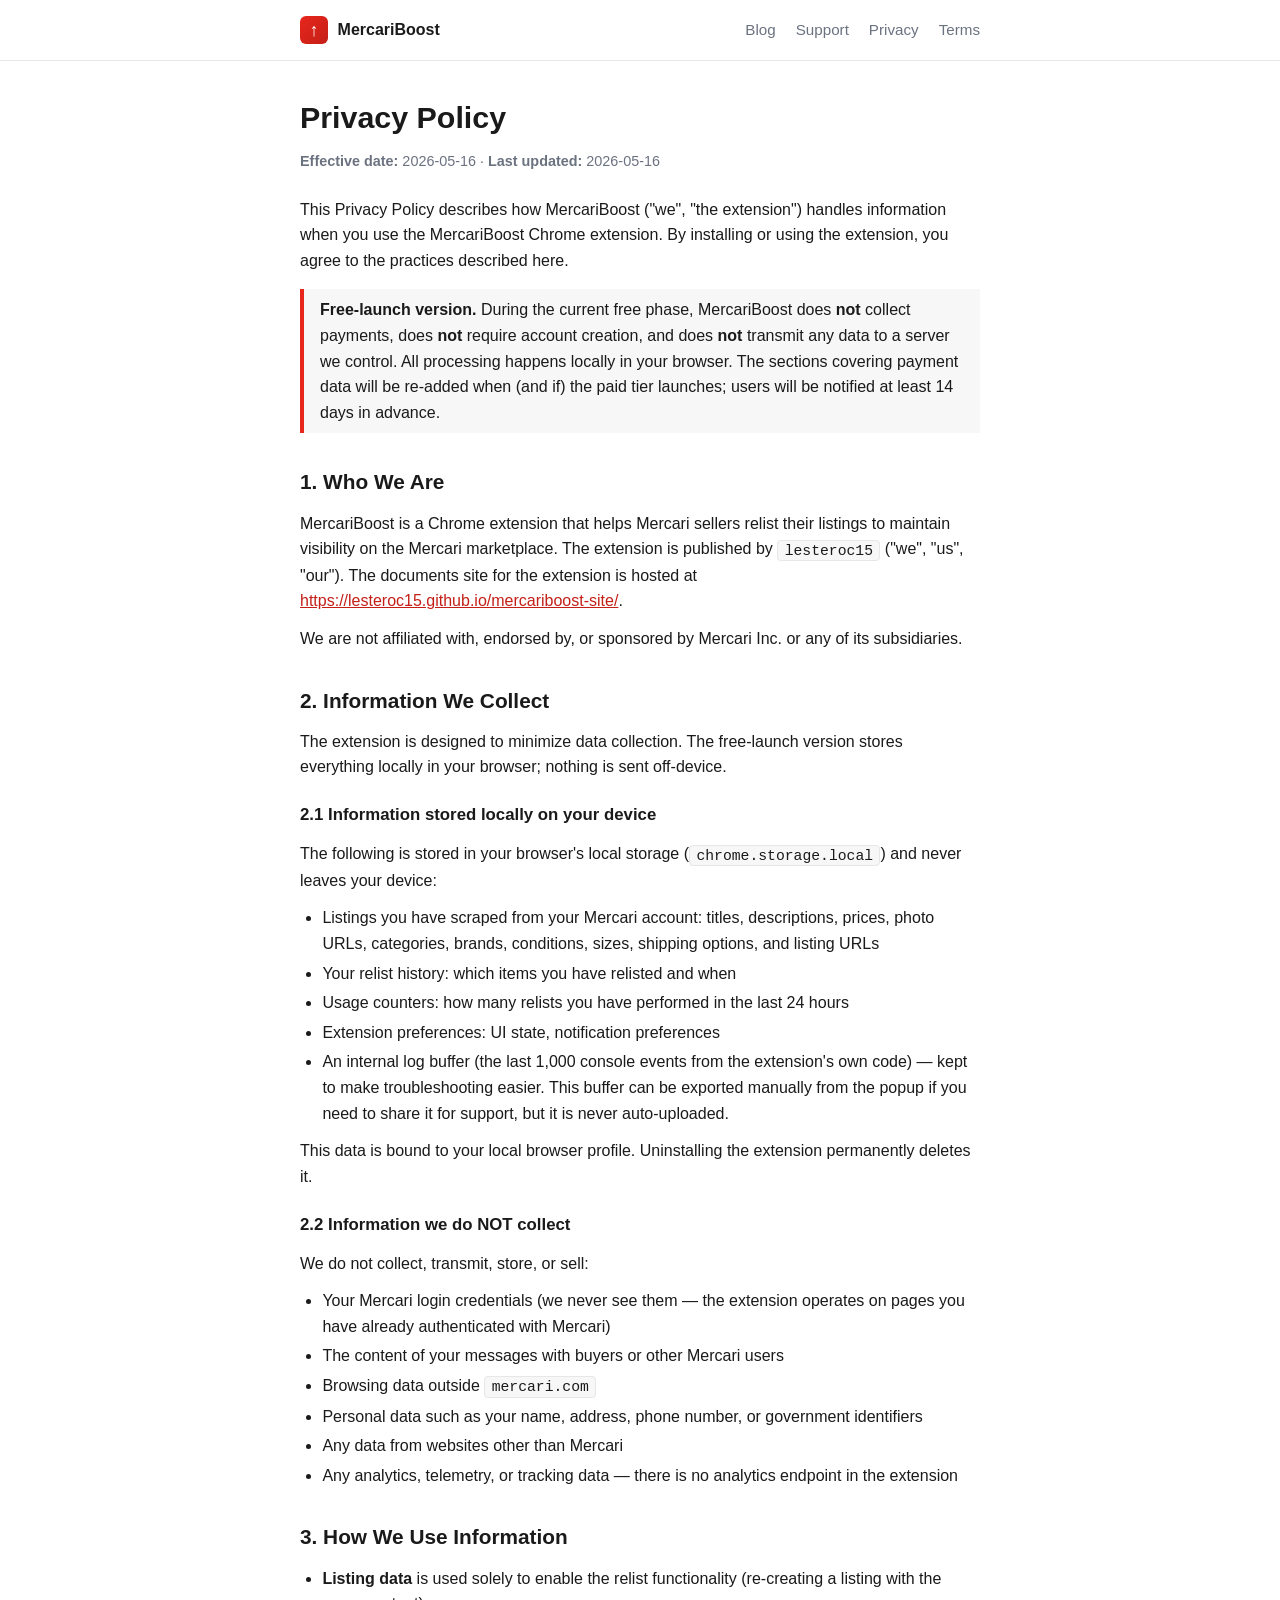
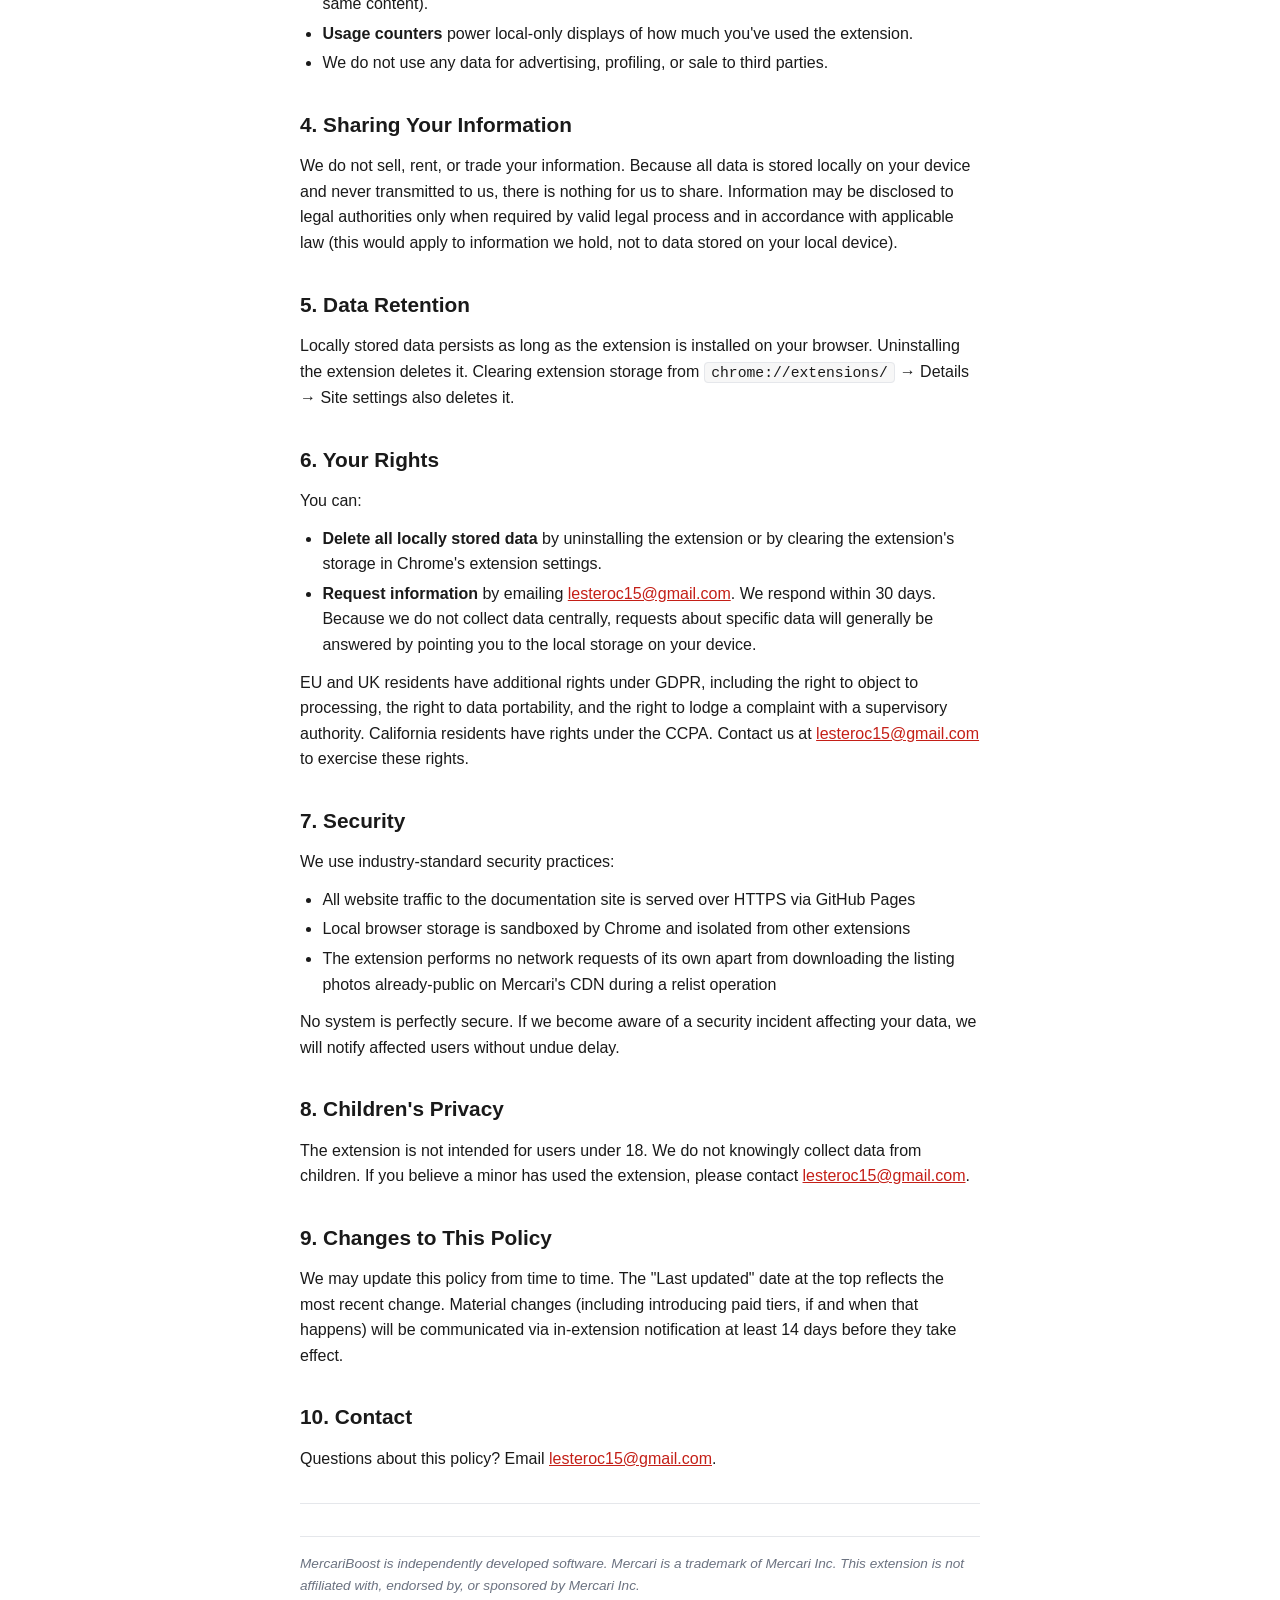
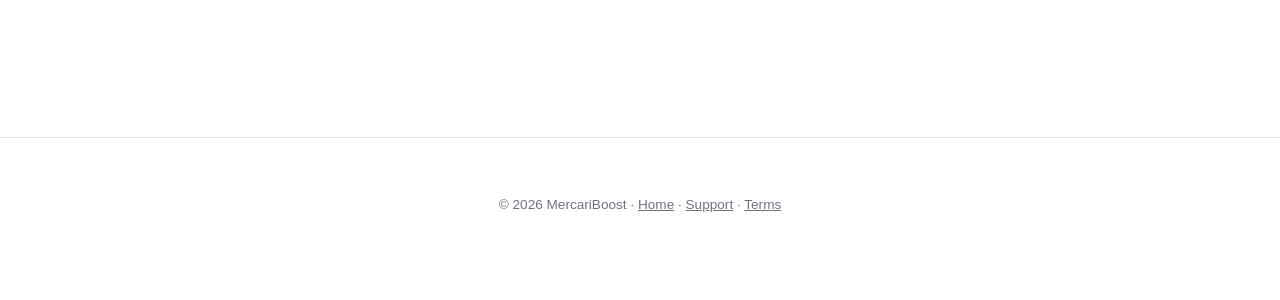
==== commit ea4a1c35: "Add blog + first SEO post + waitlist email capture - blog/index.html: blog landing page - blog/how-t" ====
--- a/privacy.html
+++ b/privacy.html
@@ -15,6 +15,7 @@
         <span>MercariBoost</span>
       </a>
       <nav>
+        <a href="blog/">Blog</a>
         <a href="support.html">Support</a>
         <a href="privacy.html">Privacy</a>
         <a href="terms.html">Terms</a>
--- a/style.css
+++ b/style.css
@@ -238,6 +238,135 @@
   font-style: italic;
 }
 
+/* Blog post styles */
+.cta-box {
+  background: linear-gradient(135deg, rgba(232, 38, 28, 0.06) 0%, rgba(196, 31, 23, 0.04) 100%);
+  border: 1px solid rgba(232, 38, 28, 0.2);
+  border-left: 4px solid var(--red);
+  border-radius: 8px;
+  padding: 1rem 1.25rem;
+  margin: 1.5rem 0;
+}
+
+.cta-box p {
+  margin: 0;
+}
+
+.cta-box a {
+  font-weight: 600;
+}
+
+.data-table {
+  width: 100%;
+  border-collapse: collapse;
+  margin: 1rem 0;
+  font-size: 0.95rem;
+}
+
+.data-table th,
+.data-table td {
+  text-align: left;
+  padding: 0.6rem 0.75rem;
+  border-bottom: 1px solid var(--border);
+}
+
+.data-table th {
+  background: var(--bg-alt);
+  font-weight: 600;
+}
+
+.post-list {
+  list-style: none;
+  padding: 0;
+}
+
+.post-summary {
+  border-bottom: 1px solid var(--border);
+  padding: 1.25rem 0;
+}
+
+.post-summary:last-child {
+  border-bottom: none;
+}
+
+.post-summary h2 {
+  margin: 0 0 0.25rem;
+  font-size: 1.25rem;
+}
+
+.post-summary h2 a {
+  color: var(--text);
+  text-decoration: none;
+}
+
+.post-summary h2 a:hover {
+  color: var(--red-dark);
+}
+
+/* Waitlist email capture */
+.waitlist {
+  margin: 2.5rem 0;
+  padding: 1.75rem;
+  background: var(--bg-alt);
+  border: 1px solid var(--border);
+  border-radius: 10px;
+}
+
+.waitlist h2 {
+  margin: 0 0 0.5rem;
+  font-size: 1.3rem;
+}
+
+.waitlist p {
+  margin: 0 0 1rem;
+  color: var(--muted);
+}
+
+.waitlist form {
+  display: flex;
+  gap: 0.5rem;
+  flex-wrap: wrap;
+}
+
+.waitlist input[type="email"] {
+  flex: 1 1 240px;
+  min-width: 0;
+  padding: 0.7rem 0.9rem;
+  border: 1px solid var(--border);
+  border-radius: 8px;
+  font-size: 0.95rem;
+  font-family: inherit;
+  background: white;
+}
+
+.waitlist input[type="email"]:focus {
+  outline: none;
+  border-color: var(--red);
+  box-shadow: 0 0 0 3px rgba(232, 38, 28, 0.12);
+}
+
+.waitlist button {
+  padding: 0.7rem 1.25rem;
+  border-radius: 8px;
+  font-weight: 600;
+  font-size: 0.95rem;
+  font-family: inherit;
+  border: 0;
+  background: var(--red);
+  color: white;
+  cursor: pointer;
+}
+
+.waitlist button:hover {
+  background: var(--red-dark);
+}
+
+.waitlist .fine-print {
+  margin-top: 0.75rem;
+  font-size: 0.8rem;
+  color: var(--muted);
+}
+
 footer.site {
   border-top: 1px solid var(--border);
   margin-top: 4rem;
